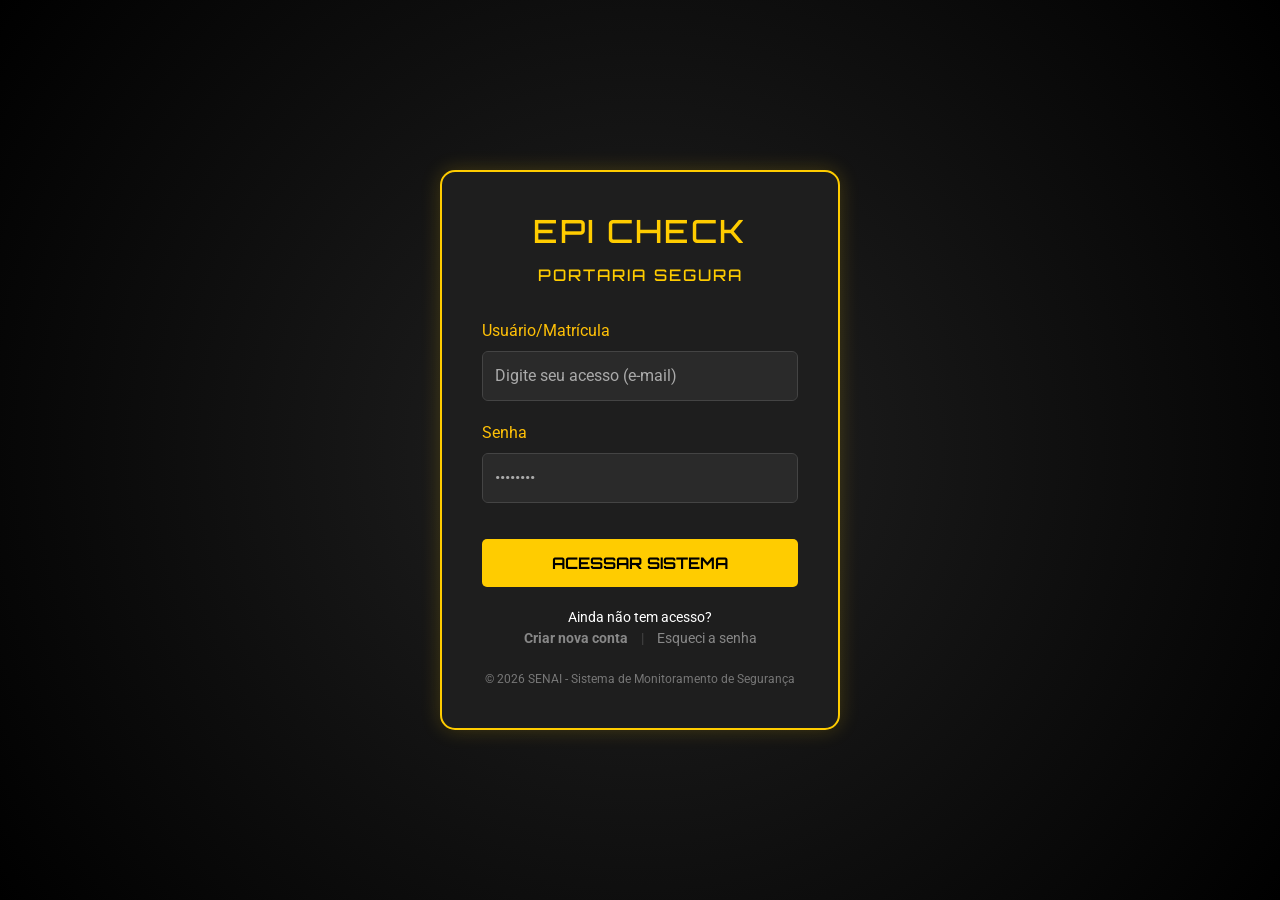
==== ProjetoEPI_Corrigido/api/front/index.html @ 50eb42c6 "first commit" ====
<!DOCTYPE html>
<html lang="pt-br">
<head>
    <meta charset="UTF-8">
    <meta name="viewport" content="width=device-width, initial-scale=1.0">
    <title>Login | Sistema de Detecção de EPI</title>
    <link href="https://cdn.jsdelivr.net/npm/bootstrap@5.3.0/dist/css/bootstrap.min.css" rel="stylesheet">
    <link href="https://fonts.googleapis.com/css2?family=Orbitron:wght@400;700&family=Roboto:wght@300;400;700&display=swap" rel="stylesheet">
    <link rel="stylesheet" href="css/index_style1.css">
</head>
<body>

    <div class="bg-animation"></div>

    <div class="login-card">
        <h2>EPI Check <br> <small style="font-size: 0.5em;">Portaria Segura</small></h2>
        
        <div id="error-msg" style="display: none;">Credenciais inválidas. Tente novamente.</div>

        <form id="loginForm">
            <div class="mb-3">
                <label for="username" class="form-label text-warning">Usuário/Matrícula</label>
                <input type="email" class="form-control" id="username" placeholder="Digite seu acesso (e-mail)" required>
            </div>
            <div class="mb-3">
                <label for="password" class="form-label text-warning">Senha</label>
                <input type="password" class="form-control" id="password" placeholder="••••••••" required>
            </div>
            
            <button type="submit" class="btn-login mt-3">Acessar Sistema</button>
        </form>

        <div class="auth-secondary-links">
            <span>Ainda não tem acesso?</span><br>
            <a href="cadastro_usuario.html" class="fw-bold">Criar nova conta</a>
            <span class="separator">|</span>
            <a href="esqueci_senha.html">Esqueci a senha</a>
        </div>

        <div class="footer-text">
            © 2026 SENAI - Sistema de Monitoramento de Segurança
        </div>
    </div>

    <script src="js/index.js?v=2"></script>

</body>
</html>
---- ProjetoEPI_Corrigido/api/front/css/index_style1.css ----
:root {
                --primary-yellow: #ffcc00;
                --dark-bg: #121212;
                --card-bg: #1e1e1e;
            }

            body {
                background-color: var(--dark-bg);
                color: white;
                font-family: 'Roboto', sans-serif;
                height: 100vh;
                display: flex;
                align-items: center;
                justify-content: center;
                overflow: hidden;
                margin: 0;
            }

            /* Efeito de Partículas ao Fundo (Sutil) */
            .bg-animation {
                position: fixed;
                top: 0;
                left: 0;
                width: 100%;
                height: 100%;
                z-index: -1;
                background: radial-gradient(circle at center, #222 0%, #000 100%);
            }

            /* Card de Login */
            .login-card {
                background-color: var(--card-bg);
                border: 2px solid var(--primary-yellow);
                border-radius: 15px;
                padding: 40px;
                width: 100%;
                max-width: 400px;
                box-shadow: 0 0 20px rgba(255, 204, 0, 0.2);
                transform: translateY(30px);
                opacity: 0;
                animation: slideUp 0.8s forwards ease-out;
            }

            @keyframes slideUp {
                to {
                    transform: translateY(0);
                    opacity: 1;
                }
            }

            .login-card h2 {
                font-family: 'Orbitron', sans-serif;
                color: var(--primary-yellow);
                text-align: center;
                margin-bottom: 30px;
                text-transform: uppercase;
                letter-spacing: 2px;
            }

            /* Estilização dos Inputs */
            .form-control {
                background-color: #2a2a2a;
                border: 1px solid #444;
                color: white;
                padding: 12px;
                margin-bottom: 20px;
                transition: all 0.3s;
                
            }

            .form-control:focus {
                background-color: #333;
                border-color: var(--primary-yellow);
                box-shadow: 0 0 10px rgba(255, 204, 0, 0.5);
                color: white;
            }

            /* Botão de Login */
            .btn-login {
                background-color: var(--primary-yellow);
                color: black;
                font-weight: bold;
                text-transform: uppercase;
                width: 100%;
                padding: 12px;
                border: none;
                border-radius: 5px;
                transition: 0.3s;
                font-family: 'Orbitron', sans-serif;
            }

            .btn-login:hover {
                background-color: #e6b800;
                box-shadow: 0 0 15px var(--primary-yellow);
                transform: scale(1.02);
            }

            /* Efeito de Scan na borda */
            .login-card::before {
                content: '';
                position: absolute;
                top: -2px;
                left: -2px;
                width: 0;
                height: 0;
                background: transparent;
                border: 2px solid transparent;
                border-radius: 15px;
            }

            /* Mensagem de Erro */
            #error-msg {
                color: #ff4444;
                font-size: 0.9rem;
                text-align: center;
                display: none;
                margin-bottom: 15px;
            }

            .footer-text {
                text-align: center;
                font-size: 0.75rem;
                margin-top: 20px;
                color: #777;
            }
            /* Estilização dos links de navegação inferior */
        .auth-secondary-links {
            margin-top: 20px;
            text-align: center;
            font-size: 0.9rem;
        }

        .auth-secondary-links a {
            color: #888;
            text-decoration: none;
            transition: all 0.3s ease;
            margin: 0 10px;
        }

        .auth-secondary-links a:hover {
            color: var(--primary-yellow);
            text-shadow: 0 0 8px rgba(255, 204, 0, 0.6);
        }

        .auth-secondary-links .separator {
            color: #444;
        }
        .form-control::placeholder {
            color: #ffffff;
            opacity: 0.6;
        }
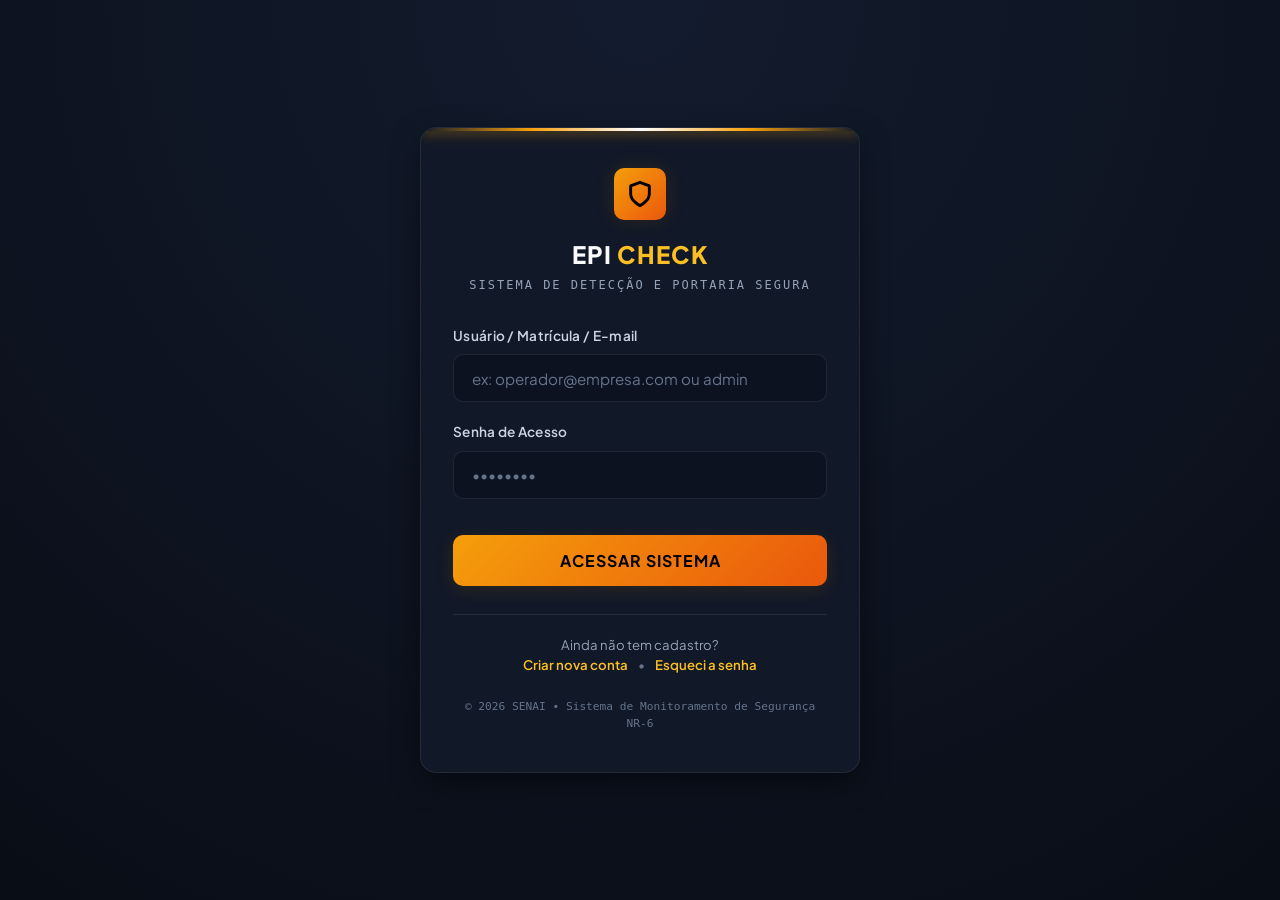
==== commit 32f8c886: "adicionado camera e IA" ====
--- a/ProjetoEPI_Corrigido/api/front/index.html
+++ b/ProjetoEPI_Corrigido/api/front/index.html
@@ -3,46 +3,52 @@
 <head>
     <meta charset="UTF-8">
     <meta name="viewport" content="width=device-width, initial-scale=1.0">
-    <title>Login | Sistema de Detecção de EPI</title>
-    <link href="https://cdn.jsdelivr.net/npm/bootstrap@5.3.0/dist/css/bootstrap.min.css" rel="stylesheet">
-    <link href="https://fonts.googleapis.com/css2?family=Orbitron:wght@400;700&family=Roboto:wght@300;400;700&display=swap" rel="stylesheet">
+    <title>Login | EPI Check - Portaria Segura</title>
+    <link rel="stylesheet" href="css/theme.css">
     <link rel="stylesheet" href="css/index_style1.css">
 </head>
 <body>
 
-    <div class="bg-animation"></div>
-
     <div class="login-card">
-        <h2>EPI Check <br> <small style="font-size: 0.5em;">Portaria Segura</small></h2>
+        <div class="login-header">
+            <div class="login-icon-box">
+                <svg xmlns="http://www.w3.org/2000/svg" width="28" height="28" viewBox="0 0 24 24" fill="none" stroke="currentColor" stroke-width="2.5" stroke-linecap="round" stroke-linejoin="round">
+                    <path d="M12 22s8-4 8-10V5l-8-3-8 3v7c0 6 8 10 8 10z"/>
+                </svg>
+            </div>
+            <h2 class="login-title">EPI <span>CHECK</span></h2>
+            <p class="login-subtitle">Sistema de Detecção e Portaria Segura</p>
+        </div>
         
         <div id="error-msg" style="display: none;">Credenciais inválidas. Tente novamente.</div>
 
         <form id="loginForm">
-            <div class="mb-3">
-                <label for="username" class="form-label text-warning">Usuário/Matrícula</label>
-                <input type="email" class="form-control" id="username" placeholder="Digite seu acesso (e-mail)" required>
-            </div>
-            <div class="mb-3">
-                <label for="password" class="form-label text-warning">Senha</label>
-                <input type="password" class="form-control" id="password" placeholder="••••••••" required>
+            <div class="form-group">
+                <label for="username" class="form-label">Usuário / Matrícula / E-mail</label>
+                <input type="text" class="form-control-epi" id="username" placeholder="ex: operador@empresa.com ou admin" required>
             </div>
             
-            <button type="submit" class="btn-login mt-3">Acessar Sistema</button>
+            <div class="form-group">
+                <label for="password" class="form-label">Senha de Acesso</label>
+                <input type="password" class="form-control-epi" id="password" placeholder="••••••••" required>
+            </div>
+            
+            <button type="submit" class="btn-login">Acessar Sistema</button>
         </form>
 
         <div class="auth-secondary-links">
-            <span>Ainda não tem acesso?</span><br>
-            <a href="cadastro_usuario.html" class="fw-bold">Criar nova conta</a>
-            <span class="separator">|</span>
+            <span>Ainda não tem cadastro?</span><br>
+            <a href="senha_admin.html" class="fw-bold">Criar nova conta</a>
+            <span class="separator">•</span>
             <a href="esqueci_senha.html">Esqueci a senha</a>
         </div>
 
         <div class="footer-text">
-            © 2026 SENAI - Sistema de Monitoramento de Segurança
+            © 2026 SENAI • Sistema de Monitoramento de Segurança NR-6
         </div>
     </div>
 
-    <script src="js/index.js?v=2"></script>
+    <script src="js/index.js"></script>
 
 </body>
 </html>
--- a/ProjetoEPI_Corrigido/api/front/css/theme.css
+++ b/ProjetoEPI_Corrigido/api/front/css/theme.css
@@ -0,0 +1,474 @@
+/* ==========================================================================
+   EPI CHECK - UNIFIED MODERN DESIGN SYSTEM (THEME.CSS)
+   Design System Industrial Tecnológico de Alta Performance
+   ========================================================================== */
+
+@import url('https://fonts.googleapis.com/css2?family=Plus+Jakarta+Sans:wght@400;500;600;700;800&display=swap');
+
+:root {
+  /* Cores Base */
+  --bg-deep: #090d16;
+  --bg-main: #0f1523;
+  --bg-surface: #151d2f;
+  --bg-surface-hover: #1c263c;
+  --bg-card: #111827;
+  --bg-card-border: rgba(255, 255, 255, 0.08);
+  
+  /* Cores da Identidade Visual */
+  --primary-amber: #f59e0b;
+  --primary-amber-hover: #d97706;
+  --primary-gold: #fbbf24;
+  --primary-amber-glow: rgba(245, 158, 11, 0.12);
+  
+  /* Cores de Feedback */
+  --color-success: #10b981;
+  --color-success-bg: rgba(16, 185, 129, 0.1);
+  --color-success-glow: rgba(16, 185, 129, 0.2);
+  
+  --color-danger: #ef4444;
+  --color-danger-bg: rgba(239, 68, 68, 0.1);
+  --color-danger-glow: rgba(239, 68, 68, 0.2);
+  
+  --color-warning: #f59e0b;
+  --color-warning-bg: rgba(245, 158, 11, 0.1);
+
+  --color-info: #3b82f6;
+  --color-info-bg: rgba(59, 130, 246, 0.1);
+
+  /* Tipografia & Contrastes */
+  --text-primary: #f8fafc;
+  --text-secondary: #cbd5e1;
+  --text-muted: #94a3b8;
+  --text-dim: #64748b;
+  
+  /* Bordas & Sombras */
+  --border-subtle: rgba(255, 255, 255, 0.08);
+  --border-card: rgba(255, 255, 255, 0.08);
+  --border-focus: rgba(245, 158, 11, 0.5);
+  --shadow-sm: 0 1px 3px rgba(0, 0, 0, 0.3);
+  --shadow-md: 0 4px 16px rgba(0, 0, 0, 0.35);
+  --shadow-lg: 0 10px 30px rgba(0, 0, 0, 0.45);
+  --shadow-glow: 0 4px 14px rgba(245, 158, 11, 0.12);
+  
+  /* Raios de Borda */
+  --radius-sm: 6px;
+  --radius-md: 10px;
+  --radius-lg: 16px;
+  --radius-full: 9999px;
+
+  /* Fontes */
+  --font-body: 'Plus Jakarta Sans', -apple-system, BlinkMacSystemFont, 'Segoe UI', Roboto, sans-serif;
+  --font-mono: ui-monospace, SFMono-Regular, Menlo, Monaco, Consolas, monospace;
+  --font-tech: 'Plus Jakarta Sans', -apple-system, BlinkMacSystemFont, 'Segoe UI', Roboto, sans-serif;
+}
+
+/* Reset Global & Base */
+*, *::before, *::after {
+  box-sizing: border-box;
+  margin: 0;
+  padding: 0;
+}
+
+body {
+  font-family: var(--font-body);
+  background-color: var(--bg-deep);
+  color: var(--text-primary);
+  min-height: 100vh;
+  line-height: 1.5;
+  background-image: radial-gradient(circle at 50% 0%, #131c2e 0%, #090d16 100%);
+  background-attachment: fixed;
+  -webkit-font-smoothing: antialiased;
+}
+
+/* Header Padrão Unificado */
+.app-header {
+  position: sticky;
+  top: 0;
+  z-index: 50;
+  display: flex;
+  align-items: center;
+  justify-content: space-between;
+  padding: 0.9rem 1.75rem;
+  background: rgba(15, 21, 35, 0.92);
+  backdrop-filter: blur(12px);
+  -webkit-backdrop-filter: blur(12px);
+  border-bottom: 1px solid var(--border-subtle);
+  box-shadow: 0 1px 4px rgba(0, 0, 0, 0.25);
+}
+
+.app-brand {
+  display: flex;
+  align-items: center;
+  gap: 0.75rem;
+  text-decoration: none;
+  color: var(--text-primary);
+}
+
+.app-brand-icon {
+  width: 36px;
+  height: 36px;
+  border-radius: var(--radius-sm);
+  background: var(--primary-amber);
+  display: flex;
+  align-items: center;
+  justify-content: center;
+  color: #000;
+  font-weight: 800;
+  box-shadow: 0 1px 3px rgba(0, 0, 0, 0.3);
+}
+
+.app-brand-title {
+  font-family: var(--font-tech);
+  font-size: 1.15rem;
+  font-weight: 700;
+  letter-spacing: 0.5px;
+  color: var(--text-primary);
+}
+
+.app-brand-title span {
+  color: var(--primary-gold);
+}
+
+.app-brand-subtitle {
+  font-size: 0.65rem;
+  font-family: var(--font-mono);
+  color: var(--text-muted);
+  text-transform: uppercase;
+  letter-spacing: 2px;
+  display: block;
+}
+
+.app-user-nav {
+  display: flex;
+  align-items: center;
+  gap: 1rem;
+}
+
+.app-user-badge {
+  display: flex;
+  align-items: center;
+  gap: 0.65rem;
+  padding: 0.4rem 0.85rem;
+  background: rgba(255, 255, 255, 0.04);
+  border: 1px solid var(--border-subtle);
+  border-radius: var(--radius-full);
+}
+
+.app-avatar {
+  width: 30px;
+  height: 30px;
+  border-radius: 50%;
+  background: var(--primary-amber);
+  color: #000;
+  font-weight: 700;
+  font-size: 0.85rem;
+  display: flex;
+  align-items: center;
+  justify-content: center;
+}
+
+.app-user-info {
+  display: flex;
+  flex-direction: column;
+}
+
+.app-user-name {
+  font-size: 0.825rem;
+  font-weight: 600;
+  color: var(--text-primary);
+}
+
+.app-user-role {
+  font-size: 0.68rem;
+  font-family: var(--font-mono);
+  color: var(--primary-gold);
+  text-transform: uppercase;
+}
+
+.btn-logout {
+  display: inline-flex;
+  align-items: center;
+  gap: 0.4rem;
+  padding: 0.45rem 0.9rem;
+  font-size: 0.8rem;
+  font-weight: 600;
+  color: var(--color-danger);
+  background: var(--color-danger-bg);
+  border: 1px solid rgba(239, 68, 68, 0.3);
+  border-radius: var(--radius-sm);
+  text-decoration: none;
+  cursor: pointer;
+  transition: all 0.2s ease;
+}
+
+.btn-logout:hover {
+  background: var(--color-danger);
+  color: #fff;
+  box-shadow: 0 0 14px var(--color-danger-glow);
+}
+
+/* Cards & Layout */
+.app-container {
+  width: 100%;
+  max-width: 1100px;
+  margin: 0 auto;
+  padding: 2rem 1.25rem;
+}
+
+.app-card {
+  background: var(--bg-card);
+  border: 1px solid var(--border-card);
+  backdrop-filter: blur(12px);
+  -webkit-backdrop-filter: blur(12px);
+  border-radius: var(--radius-lg);
+  padding: 1.75rem;
+  box-shadow: var(--shadow-md);
+  position: relative;
+  overflow: hidden;
+}
+
+/* Botões Modernos */
+.btn-primary-epi {
+  background: var(--primary-amber);
+  color: #000;
+  font-family: var(--font-tech);
+  font-weight: 600;
+  font-size: 0.95rem;
+  padding: 0.75rem 1.5rem;
+  border-radius: var(--radius-md);
+  border: none;
+  cursor: pointer;
+  display: inline-flex;
+  align-items: center;
+  justify-content: center;
+  gap: 0.5rem;
+  transition: all 0.2s ease;
+  box-shadow: 0 2px 8px rgba(245, 158, 11, 0.25);
+  text-decoration: none;
+}
+
+.btn-primary-epi:hover:not(:disabled) {
+  transform: translateY(-1px);
+  box-shadow: 0 4px 12px rgba(245, 158, 11, 0.35);
+  background: var(--primary-gold);
+}
+
+.btn-primary-epi:disabled {
+  opacity: 0.5;
+  cursor: not-allowed;
+  transform: none;
+  box-shadow: none;
+}
+
+.btn-secondary-epi {
+  background: rgba(255, 255, 255, 0.05);
+  color: var(--text-primary);
+  font-weight: 600;
+  font-size: 0.9rem;
+  padding: 0.85rem 1.4rem;
+  border-radius: var(--radius-md);
+  border: 1px solid var(--border-card);
+  cursor: pointer;
+  display: inline-flex;
+  align-items: center;
+  justify-content: center;
+  gap: 0.5rem;
+  transition: all 0.2s ease;
+  text-decoration: none;
+}
+
+.btn-secondary-epi:hover {
+  background: rgba(255, 255, 255, 0.1);
+  border-color: var(--primary-amber);
+  color: var(--primary-gold);
+}
+
+.btn-back-link {
+  display: inline-flex;
+  align-items: center;
+  gap: 0.5rem;
+  color: var(--primary-gold);
+  text-decoration: none;
+  font-size: 0.9rem;
+  font-weight: 500;
+  margin-bottom: 1.25rem;
+  transition: all 0.2s ease;
+}
+
+.btn-back-link:hover {
+  color: #fff;
+  transform: translateX(-4px);
+}
+
+/* Formulários & Inputs */
+.form-group {
+  margin-bottom: 1.25rem;
+}
+
+.form-label {
+  display: block;
+  font-size: 0.85rem;
+  font-weight: 600;
+  color: var(--text-secondary);
+  margin-bottom: 0.5rem;
+  letter-spacing: 0.3px;
+}
+
+.form-control-epi {
+  width: 100%;
+  padding: 0.85rem 1.1rem;
+  background: rgba(12, 18, 32, 0.85);
+  border: 1px solid var(--border-card);
+  border-radius: var(--radius-md);
+  color: var(--text-primary);
+  font-size: 0.95rem;
+  font-family: var(--font-body);
+  outline: none;
+  transition: all 0.2s ease;
+}
+
+.form-control-epi:focus {
+  border-color: var(--primary-amber);
+  box-shadow: 0 0 0 3px var(--primary-amber-glow);
+  background: rgba(15, 23, 42, 0.95);
+}
+
+.form-control-epi::placeholder {
+  color: var(--text-dim);
+}
+
+/* Badges & Tags */
+.badge-status {
+  display: inline-flex;
+  align-items: center;
+  gap: 0.35rem;
+  padding: 0.3rem 0.75rem;
+  border-radius: var(--radius-full);
+  font-size: 0.75rem;
+  font-weight: 700;
+  font-family: var(--font-mono);
+  text-transform: uppercase;
+  letter-spacing: 0.5px;
+}
+
+.badge-approved {
+  background: var(--color-success-bg);
+  color: var(--color-success);
+  border: 1px solid rgba(16, 185, 129, 0.3);
+}
+
+.badge-denied {
+  background: var(--color-danger-bg);
+  color: var(--color-danger);
+  border: 1px solid rgba(239, 68, 68, 0.3);
+}
+
+.badge-pending {
+  background: var(--color-warning-bg);
+  color: var(--color-warning);
+  border: 1px solid rgba(245, 158, 11, 0.3);
+}
+
+/* Tabelas Padronizadas */
+.table-responsive {
+  width: 100%;
+  overflow-x: auto;
+  border-radius: var(--radius-md);
+  border: 1px solid var(--border-subtle);
+  background: rgba(12, 18, 32, 0.6);
+}
+
+.app-table {
+  width: 100%;
+  border-collapse: collapse;
+  text-align: left;
+}
+
+.app-table th {
+  background: rgba(255, 255, 255, 0.03);
+  color: var(--text-muted);
+  font-family: var(--font-mono);
+  font-size: 0.75rem;
+  text-transform: uppercase;
+  letter-spacing: 1px;
+  padding: 1rem 1.25rem;
+  border-bottom: 1px solid var(--border-subtle);
+}
+
+.app-table td {
+  padding: 1rem 1.25rem;
+  border-bottom: 1px solid var(--border-subtle);
+  font-size: 0.9rem;
+  color: var(--text-secondary);
+}
+
+.app-table tr:hover td {
+  background: rgba(255, 255, 255, 0.02);
+}
+
+.app-table tr:last-child td {
+  border-bottom: none;
+}
+
+/* Modais Padronizados */
+.modal-overlay {
+  position: fixed;
+  inset: 0;
+  background: rgba(5, 8, 15, 0.85);
+  backdrop-filter: blur(8px);
+  -webkit-backdrop-filter: blur(8px);
+  z-index: 100;
+  display: flex;
+  align-items: center;
+  justify-content: center;
+  padding: 1rem;
+  opacity: 0;
+  visibility: hidden;
+  transition: all 0.3s ease;
+}
+
+.modal-overlay.active {
+  opacity: 1;
+  visibility: visible;
+}
+
+.modal-dialog-epi {
+  background: var(--bg-surface);
+  border: 1px solid var(--border-card);
+  border-radius: var(--radius-lg);
+  width: 100%;
+  max-width: 520px;
+  padding: 2rem;
+  box-shadow: var(--shadow-lg);
+  transform: scale(0.95) translateY(20px);
+  transition: all 0.3s cubic-bezier(0.16, 1, 0.3, 1);
+  position: relative;
+}
+
+.modal-overlay.active .modal-dialog-epi {
+  transform: scale(1) translateY(0);
+}
+
+/* Utilitários */
+.hidden { display: none !important; }
+.text-amber { color: var(--primary-gold) !important; }
+.text-green { color: var(--color-success) !important; }
+.text-red { color: var(--color-danger) !important; }
+.text-muted { color: var(--text-muted) !important; }
+
+/* Animações */
+@keyframes pulseGlow {
+  0%, 100% { box-shadow: 0 0 15px var(--primary-amber-glow); }
+  50% { box-shadow: 0 0 28px rgba(245, 158, 11, 0.5); }
+}
+
+@keyframes scanLine {
+  0% { top: 0%; opacity: 0.8; }
+  50% { opacity: 1; }
+  100% { top: 100%; opacity: 0.8; }
+}
+
+@keyframes laserGrid {
+  0% { background-position: 0 0; }
+  100% { background-position: 0 40px; }
+}
--- a/ProjetoEPI_Corrigido/api/front/css/index_style1.css
+++ b/ProjetoEPI_Corrigido/api/front/css/index_style1.css
@@ -1,151 +1,159 @@
- :root {
-                --primary-yellow: #ffcc00;
-                --dark-bg: #121212;
-                --card-bg: #1e1e1e;
-            }
+/* ==========================================================================
+   ESTILOS DE LOGIN (INDEX_STYLE1.CSS)
+   ========================================================================== */
 
-            body {
-                background-color: var(--dark-bg);
-                color: white;
-                font-family: 'Roboto', sans-serif;
-                height: 100vh;
-                display: flex;
-                align-items: center;
-                justify-content: center;
-                overflow: hidden;
-                margin: 0;
-            }
+@import url('theme.css');
 
-            /* Efeito de Partículas ao Fundo (Sutil) */
-            .bg-animation {
-                position: fixed;
-                top: 0;
-                left: 0;
-                width: 100%;
-                height: 100%;
-                z-index: -1;
-                background: radial-gradient(circle at center, #222 0%, #000 100%);
-            }
+body {
+    background-color: var(--bg-deep);
+    min-height: 100vh;
+    display: flex;
+    align-items: center;
+    justify-content: center;
+    padding: 1.5rem;
+}
 
-            /* Card de Login */
-            .login-card {
-                background-color: var(--card-bg);
-                border: 2px solid var(--primary-yellow);
-                border-radius: 15px;
-                padding: 40px;
-                width: 100%;
-                max-width: 400px;
-                box-shadow: 0 0 20px rgba(255, 204, 0, 0.2);
-                transform: translateY(30px);
-                opacity: 0;
-                animation: slideUp 0.8s forwards ease-out;
-            }
+.login-card {
+    background: var(--bg-card);
+    border: 1px solid var(--border-card);
+    backdrop-filter: blur(16px);
+    -webkit-backdrop-filter: blur(16px);
+    border-radius: var(--radius-lg);
+    padding: 2.5rem 2rem;
+    width: 100%;
+    max-width: 440px;
+    box-shadow: var(--shadow-lg);
+    position: relative;
+    overflow: hidden;
+    animation: slideUp 0.6s cubic-bezier(0.16, 1, 0.3, 1) forwards;
+}
 
-            @keyframes slideUp {
-                to {
-                    transform: translateY(0);
-                    opacity: 1;
-                }
-            }
+.login-card::before {
+    content: '';
+    position: absolute;
+    top: 0;
+    left: 0;
+    right: 0;
+    height: 3px;
+    background: linear-gradient(90deg, transparent, var(--primary-amber), #fff, var(--primary-amber), transparent);
+    box-shadow: 0 0 14px var(--primary-amber);
+}
 
-            .login-card h2 {
-                font-family: 'Orbitron', sans-serif;
-                color: var(--primary-yellow);
-                text-align: center;
-                margin-bottom: 30px;
-                text-transform: uppercase;
-                letter-spacing: 2px;
-            }
+@keyframes slideUp {
+    from { opacity: 0; transform: translateY(24px); }
+    to { opacity: 1; transform: translateY(0); }
+}
 
-            /* Estilização dos Inputs */
-            .form-control {
-                background-color: #2a2a2a;
-                border: 1px solid #444;
-                color: white;
-                padding: 12px;
-                margin-bottom: 20px;
-                transition: all 0.3s;
-                
-            }
+.login-header {
+    text-align: center;
+    margin-bottom: 2rem;
+}
 
-            .form-control:focus {
-                background-color: #333;
-                border-color: var(--primary-yellow);
-                box-shadow: 0 0 10px rgba(255, 204, 0, 0.5);
-                color: white;
-            }
+.login-icon-box {
+    width: 52px;
+    height: 52px;
+    border-radius: var(--radius-md);
+    background: linear-gradient(135deg, var(--primary-amber), #ea580c);
+    color: #000;
+    display: flex;
+    align-items: center;
+    justify-content: center;
+    margin: 0 auto 1rem;
+    box-shadow: 0 0 20px var(--primary-amber-glow);
+}
 
-            /* Botão de Login */
-            .btn-login {
-                background-color: var(--primary-yellow);
-                color: black;
-                font-weight: bold;
-                text-transform: uppercase;
-                width: 100%;
-                padding: 12px;
-                border: none;
-                border-radius: 5px;
-                transition: 0.3s;
-                font-family: 'Orbitron', sans-serif;
-            }
+.login-title {
+    font-family: var(--font-tech);
+    font-size: 1.5rem;
+    font-weight: 800;
+    letter-spacing: 1px;
+    color: var(--text-primary);
+}
 
-            .btn-login:hover {
-                background-color: #e6b800;
-                box-shadow: 0 0 15px var(--primary-yellow);
-                transform: scale(1.02);
-            }
+.login-title span {
+    color: var(--primary-gold);
+}
 
-            /* Efeito de Scan na borda */
-            .login-card::before {
-                content: '';
-                position: absolute;
-                top: -2px;
-                left: -2px;
-                width: 0;
-                height: 0;
-                background: transparent;
-                border: 2px solid transparent;
-                border-radius: 15px;
-            }
+.login-subtitle {
+    font-family: var(--font-mono);
+    font-size: 0.75rem;
+    color: var(--text-muted);
+    text-transform: uppercase;
+    letter-spacing: 2px;
+    margin-top: 0.25rem;
+}
 
-            /* Mensagem de Erro */
-            #error-msg {
-                color: #ff4444;
-                font-size: 0.9rem;
-                text-align: center;
-                display: none;
-                margin-bottom: 15px;
-            }
+#error-msg {
+    background: var(--color-danger-bg);
+    border: 1px solid rgba(239, 68, 68, 0.35);
+    color: var(--color-danger);
+    padding: 0.75rem 1rem;
+    border-radius: var(--radius-md);
+    font-size: 0.85rem;
+    margin-bottom: 1.25rem;
+    text-align: center;
+}
 
-            .footer-text {
-                text-align: center;
-                font-size: 0.75rem;
-                margin-top: 20px;
-                color: #777;
-            }
-            /* Estilização dos links de navegação inferior */
-        .auth-secondary-links {
-            margin-top: 20px;
-            text-align: center;
-            font-size: 0.9rem;
-        }
+.btn-login {
+    width: 100%;
+    background: linear-gradient(135deg, var(--primary-amber), #ea580c);
+    color: #000;
+    font-family: var(--font-tech);
+    font-weight: 700;
+    font-size: 1rem;
+    padding: 0.95rem;
+    border-radius: var(--radius-md);
+    border: none;
+    cursor: pointer;
+    text-transform: uppercase;
+    letter-spacing: 1px;
+    margin-top: 1rem;
+    transition: all 0.25s ease;
+    box-shadow: 0 4px 18px var(--primary-amber-glow);
+}
 
-        .auth-secondary-links a {
-            color: #888;
-            text-decoration: none;
-            transition: all 0.3s ease;
-            margin: 0 10px;
-        }
+.btn-login:hover:not(:disabled) {
+    transform: translateY(-2px);
+    box-shadow: 0 6px 24px rgba(245, 158, 11, 0.45);
+    background: linear-gradient(135deg, var(--primary-gold), var(--primary-amber));
+}
 
-        .auth-secondary-links a:hover {
-            color: var(--primary-yellow);
-            text-shadow: 0 0 8px rgba(255, 204, 0, 0.6);
-        }
+.btn-login:disabled {
+    opacity: 0.6;
+    cursor: not-allowed;
+    transform: none;
+}
 
-        .auth-secondary-links .separator {
-            color: #444;
-        }
-        .form-control::placeholder {
-            color: #ffffff;
-            opacity: 0.6;
-        }+.auth-secondary-links {
+    margin-top: 1.75rem;
+    padding-top: 1.25rem;
+    border-top: 1px solid var(--border-subtle);
+    text-align: center;
+    font-size: 0.825rem;
+    color: var(--text-muted);
+}
+
+.auth-secondary-links a {
+    color: var(--primary-gold);
+    text-decoration: none;
+    font-weight: 600;
+    transition: color 0.2s;
+}
+
+.auth-secondary-links a:hover {
+    color: #fff;
+    text-decoration: underline;
+}
+
+.separator {
+    margin: 0 0.5rem;
+    color: var(--text-dim);
+}
+
+.footer-text {
+    text-align: center;
+    margin-top: 1.5rem;
+    font-size: 0.7rem;
+    color: var(--text-dim);
+    font-family: var(--font-mono);
+}
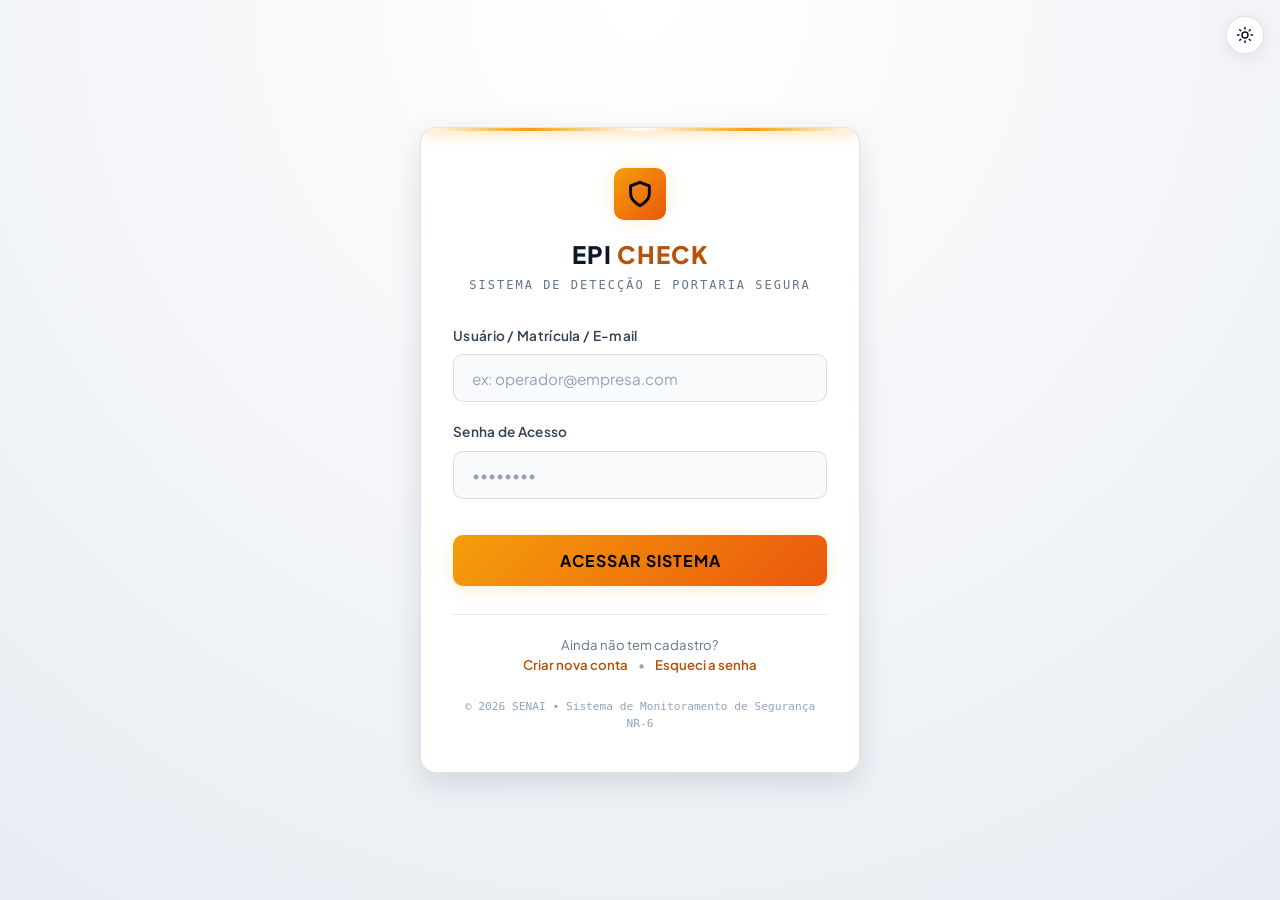
==== commit 96028c9b: "Atualização Final" ====
--- a/ProjetoEPI_Corrigido/api/front/index.html
+++ b/ProjetoEPI_Corrigido/api/front/index.html
@@ -5,6 +5,7 @@
     <meta name="viewport" content="width=device-width, initial-scale=1.0">
     <title>Login | EPI Check - Portaria Segura</title>
     <link rel="stylesheet" href="css/theme.css">
+    <script src="js/theme.js"></script>
     <link rel="stylesheet" href="css/index_style1.css">
 </head>
 <body>
@@ -25,7 +26,7 @@
         <form id="loginForm">
             <div class="form-group">
                 <label for="username" class="form-label">Usuário / Matrícula / E-mail</label>
-                <input type="text" class="form-control-epi" id="username" placeholder="ex: operador@empresa.com ou admin" required>
+                <input type="text" class="form-control-epi" id="username" placeholder="ex: operador@empresa.com" required>
             </div>
             
             <div class="form-group">
--- a/ProjetoEPI_Corrigido/api/front/css/theme.css
+++ b/ProjetoEPI_Corrigido/api/front/css/theme.css
@@ -12,7 +12,7 @@
   --bg-surface: #151d2f;
   --bg-surface-hover: #1c263c;
   --bg-card: #111827;
-  --bg-card-border: rgba(255, 255, 255, 0.08);
+  --bg-card-border: rgba(var(--tint-rgb), 0.08);
   
   /* Cores da Identidade Visual */
   --primary-amber: #f59e0b;
@@ -42,8 +42,8 @@
   --text-dim: #64748b;
   
   /* Bordas & Sombras */
-  --border-subtle: rgba(255, 255, 255, 0.08);
-  --border-card: rgba(255, 255, 255, 0.08);
+  --border-subtle: rgba(var(--tint-rgb), 0.08);
+  --border-card: rgba(var(--tint-rgb), 0.08);
   --border-focus: rgba(245, 158, 11, 0.5);
   --shadow-sm: 0 1px 3px rgba(0, 0, 0, 0.3);
   --shadow-md: 0 4px 16px rgba(0, 0, 0, 0.35);
@@ -56,10 +56,119 @@
   --radius-lg: 16px;
   --radius-full: 9999px;
 
+  /* Cores que mudam com o tema (modo escuro) */
+  color-scheme: dark;
+  --tint-rgb: 255, 255, 255;
+  --panel-rgb: 13, 19, 33;
+  --overlay-bg: rgba(5, 8, 15, 0.85);
+  --body-gradient: radial-gradient(circle at 50% 0%, #131c2e 0%, #090d16 100%);
+  --bg-card-accent: #121929;
+  --bg-card-violet: #151728;
+  --accent-blue: #60a5fa;
+  --accent-violet: #a78bfa;
+
   /* Fontes */
   --font-body: 'Plus Jakarta Sans', -apple-system, BlinkMacSystemFont, 'Segoe UI', Roboto, sans-serif;
   --font-mono: ui-monospace, SFMono-Regular, Menlo, Monaco, Consolas, monospace;
   --font-tech: 'Plus Jakarta Sans', -apple-system, BlinkMacSystemFont, 'Segoe UI', Roboto, sans-serif;
+}
+
+/* ==========================================================================
+   MODO CLARO — ativado pelo botão de tema (js/theme.js)
+   ========================================================================== */
+[data-theme="light"] {
+  color-scheme: light;
+
+  --bg-deep: #eef1f6;
+  --bg-main: #f5f7fa;
+  --bg-surface: #ffffff;
+  --bg-surface-hover: #f1f4f8;
+  --bg-card: #ffffff;
+  --bg-card-border: rgba(15, 23, 42, 0.1);
+  --bg-card-accent: #fffbeb;
+  --bg-card-violet: #f5f3ff;
+
+  --primary-amber: #f59e0b;
+  --primary-amber-hover: #d97706;
+  --primary-gold: #b45309;
+  --primary-amber-glow: rgba(245, 158, 11, 0.18);
+
+  --color-success: #059669;
+  --color-success-bg: rgba(5, 150, 105, 0.1);
+  --color-success-glow: rgba(5, 150, 105, 0.2);
+  --color-danger: #dc2626;
+  --color-danger-bg: rgba(220, 38, 38, 0.08);
+  --color-danger-glow: rgba(220, 38, 38, 0.2);
+  --color-warning: #b45309;
+  --color-warning-bg: rgba(245, 158, 11, 0.12);
+  --color-info: #2563eb;
+  --color-info-bg: rgba(37, 99, 235, 0.08);
+
+  --text-primary: #0f172a;
+  --text-secondary: #334155;
+  --text-muted: #64748b;
+  --text-dim: #94a3b8;
+
+  --border-subtle: rgba(15, 23, 42, 0.1);
+  --border-card: rgba(15, 23, 42, 0.12);
+  --border-focus: rgba(245, 158, 11, 0.6);
+  --shadow-sm: 0 1px 3px rgba(15, 23, 42, 0.08);
+  --shadow-md: 0 4px 16px rgba(15, 23, 42, 0.08);
+  --shadow-lg: 0 10px 30px rgba(15, 23, 42, 0.12);
+  --shadow-glow: 0 4px 14px rgba(245, 158, 11, 0.18);
+
+  --tint-rgb: 15, 23, 42;
+  --panel-rgb: 248, 250, 252;
+  --overlay-bg: rgba(15, 23, 42, 0.45);
+  --body-gradient: radial-gradient(circle at 50% 0%, #ffffff 0%, #e8ecf2 100%);
+  --accent-blue: #2563eb;
+  --accent-violet: #7c3aed;
+}
+
+[data-theme="light"] .app-header {
+  box-shadow: 0 1px 4px rgba(15, 23, 42, 0.06);
+}
+
+/* Botão de alternar tema */
+.theme-toggle {
+  width: 38px;
+  height: 38px;
+  flex-shrink: 0;
+  display: inline-flex;
+  align-items: center;
+  justify-content: center;
+  border-radius: var(--radius-full);
+  border: 1px solid var(--border-card);
+  background: rgba(var(--tint-rgb), 0.05);
+  color: var(--text-primary);
+  cursor: pointer;
+  transition: background 0.2s ease, border-color 0.2s ease, color 0.2s ease, transform 0.2s ease;
+}
+
+.theme-toggle:hover {
+  border-color: var(--primary-amber);
+  color: var(--primary-gold);
+  transform: rotate(-12deg);
+}
+
+.theme-toggle:focus-visible {
+  outline: none;
+  box-shadow: 0 0 0 3px var(--primary-amber-glow);
+  border-color: var(--primary-amber);
+}
+
+.theme-toggle svg { width: 18px; height: 18px; }
+.theme-toggle .icon-sun { display: none; }
+[data-theme="light"] .theme-toggle .icon-sun { display: block; }
+[data-theme="light"] .theme-toggle .icon-moon { display: none; }
+
+.theme-toggle.floating {
+  position: fixed;
+  top: 1rem;
+  right: 1rem;
+  z-index: 60;
+  background: var(--bg-card);
+  box-shadow: var(--shadow-md);
 }
 
 /* Reset Global & Base */
@@ -75,7 +184,8 @@
   color: var(--text-primary);
   min-height: 100vh;
   line-height: 1.5;
-  background-image: radial-gradient(circle at 50% 0%, #131c2e 0%, #090d16 100%);
+  background-image: var(--body-gradient);
+  transition: background-color 0.25s ease, color 0.25s ease;
   background-attachment: fixed;
   -webkit-font-smoothing: antialiased;
 }
@@ -89,7 +199,7 @@
   align-items: center;
   justify-content: space-between;
   padding: 0.9rem 1.75rem;
-  background: rgba(15, 21, 35, 0.92);
+  background: rgba(var(--panel-rgb), 0.92);
   backdrop-filter: blur(12px);
   -webkit-backdrop-filter: blur(12px);
   border-bottom: 1px solid var(--border-subtle);
@@ -149,7 +259,7 @@
   align-items: center;
   gap: 0.65rem;
   padding: 0.4rem 0.85rem;
-  background: rgba(255, 255, 255, 0.04);
+  background: rgba(var(--tint-rgb), 0.04);
   border: 1px solid var(--border-subtle);
   border-radius: var(--radius-full);
 }
@@ -261,7 +371,7 @@
 }
 
 .btn-secondary-epi {
-  background: rgba(255, 255, 255, 0.05);
+  background: rgba(var(--tint-rgb), 0.05);
   color: var(--text-primary);
   font-weight: 600;
   font-size: 0.9rem;
@@ -278,7 +388,7 @@
 }
 
 .btn-secondary-epi:hover {
-  background: rgba(255, 255, 255, 0.1);
+  background: rgba(var(--tint-rgb), 0.1);
   border-color: var(--primary-amber);
   color: var(--primary-gold);
 }
@@ -296,7 +406,7 @@
 }
 
 .btn-back-link:hover {
-  color: #fff;
+  color: var(--text-primary);
   transform: translateX(-4px);
 }
 
@@ -317,7 +427,7 @@
 .form-control-epi {
   width: 100%;
   padding: 0.85rem 1.1rem;
-  background: rgba(12, 18, 32, 0.85);
+  background: rgba(var(--panel-rgb), 0.85);
   border: 1px solid var(--border-card);
   border-radius: var(--radius-md);
   color: var(--text-primary);
@@ -330,7 +440,7 @@
 .form-control-epi:focus {
   border-color: var(--primary-amber);
   box-shadow: 0 0 0 3px var(--primary-amber-glow);
-  background: rgba(15, 23, 42, 0.95);
+  background: rgba(var(--panel-rgb), 0.95);
 }
 
 .form-control-epi::placeholder {
@@ -375,7 +485,7 @@
   overflow-x: auto;
   border-radius: var(--radius-md);
   border: 1px solid var(--border-subtle);
-  background: rgba(12, 18, 32, 0.6);
+  background: rgba(var(--panel-rgb), 0.6);
 }
 
 .app-table {
@@ -385,7 +495,7 @@
 }
 
 .app-table th {
-  background: rgba(255, 255, 255, 0.03);
+  background: rgba(var(--tint-rgb), 0.03);
   color: var(--text-muted);
   font-family: var(--font-mono);
   font-size: 0.75rem;
@@ -403,7 +513,7 @@
 }
 
 .app-table tr:hover td {
-  background: rgba(255, 255, 255, 0.02);
+  background: rgba(var(--tint-rgb), 0.02);
 }
 
 .app-table tr:last-child td {
@@ -414,7 +524,7 @@
 .modal-overlay {
   position: fixed;
   inset: 0;
-  background: rgba(5, 8, 15, 0.85);
+  background: var(--overlay-bg);
   backdrop-filter: blur(8px);
   -webkit-backdrop-filter: blur(8px);
   z-index: 100;
@@ -472,3 +582,107 @@
   0% { background-position: 0 0; }
   100% { background-position: 0 40px; }
 }
+
+/* Miniaturas de Fotos nos Relatórios do Admin */
+.admin-foto-thumb-wrapper {
+  position: relative;
+  width: 52px;
+  height: 52px;
+  border-radius: var(--radius-sm);
+  overflow: hidden;
+  border: 1px solid rgba(var(--tint-rgb), 0.15);
+  background: var(--bg-surface);
+  cursor: pointer;
+  transition: all 0.25s ease;
+  display: inline-flex;
+  align-items: center;
+  justify-content: center;
+}
+
+.admin-foto-thumb-wrapper:hover {
+  transform: scale(1.08);
+  border-color: var(--primary-gold);
+  box-shadow: 0 4px 12px rgba(245, 158, 11, 0.3);
+}
+
+.admin-foto-thumb {
+  width: 100%;
+  height: 100%;
+  object-fit: cover;
+  display: block;
+}
+
+.admin-foto-zoom-icon {
+  position: absolute;
+  inset: 0;
+  background: rgba(0, 0, 0, 0.5);
+  display: flex;
+  align-items: center;
+  justify-content: center;
+  opacity: 0;
+  transition: opacity 0.2s ease;
+  font-size: 1rem;
+}
+
+.admin-foto-thumb-wrapper:hover .admin-foto-zoom-icon {
+  opacity: 1;
+}
+
+.admin-foto-thumb-placeholder {
+  width: 52px;
+  height: 52px;
+  border-radius: var(--radius-sm);
+  background: rgba(var(--tint-rgb), 0.04);
+  border: 1px dashed rgba(var(--tint-rgb), 0.12);
+  display: flex;
+  flex-direction: column;
+  align-items: center;
+  justify-content: center;
+  color: var(--text-dim);
+  font-size: 0.65rem;
+  gap: 2px;
+}
+
+/* Modal Lightbox de Foto Ampliada */
+.modal-foto-dialog {
+  background: var(--bg-surface);
+  border: 1px solid var(--border-subtle);
+  border-radius: var(--radius-lg);
+  max-width: 560px;
+  width: 95%;
+  padding: 1.5rem;
+  box-shadow: 0 20px 40px rgba(0, 0, 0, 0.7);
+}
+
+.modal-foto-img-box {
+  width: 100%;
+  max-height: 380px;
+  border-radius: var(--radius-md);
+  overflow: hidden;
+  border: 1px solid rgba(var(--tint-rgb), 0.1);
+  background: #000;
+  margin-bottom: 1rem;
+  display: flex;
+  align-items: center;
+  justify-content: center;
+}
+
+.modal-foto-img-box img {
+  width: 100%;
+  height: auto;
+  max-height: 380px;
+  object-fit: contain;
+  display: block;
+}
+
+.modal-foto-meta-grid {
+  display: grid;
+  grid-template-columns: 1fr 1fr;
+  gap: 0.75rem;
+  margin-bottom: 1.25rem;
+  background: rgba(0, 0, 0, 0.25);
+  padding: 0.85rem 1rem;
+  border-radius: var(--radius-sm);
+  font-size: 0.85rem;
+}
+
--- a/ProjetoEPI_Corrigido/api/front/css/index_style1.css
+++ b/ProjetoEPI_Corrigido/api/front/css/index_style1.css
@@ -141,7 +141,7 @@
 }
 
 .auth-secondary-links a:hover {
-    color: #fff;
+    color: var(--text-primary);
     text-decoration: underline;
 }
 
